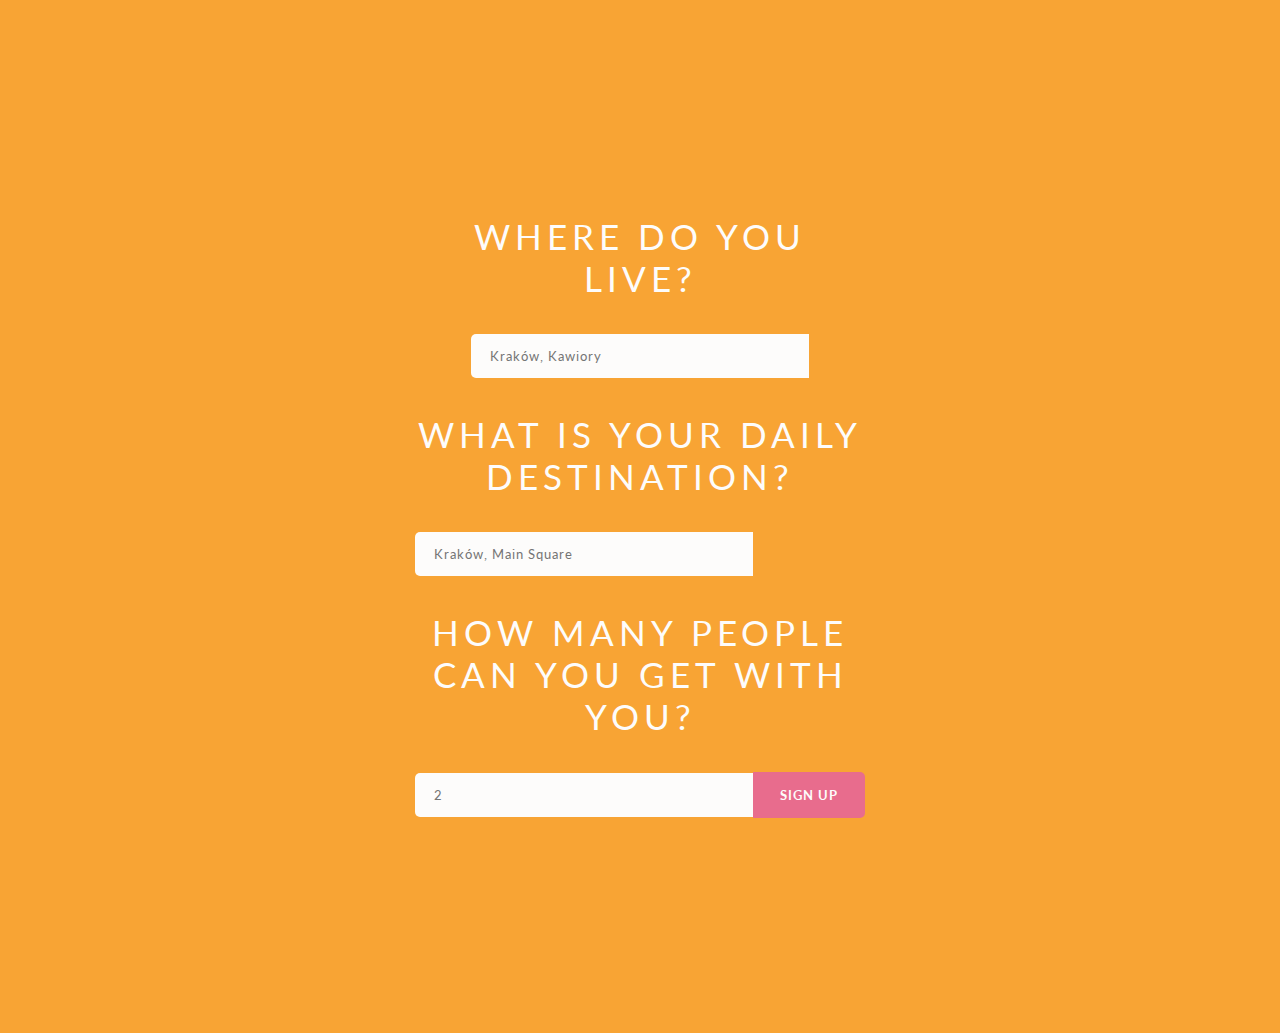
==== driver.html @ e8e10c04 "a" ====
<html>
  <head>
    <meta charset="utf-8">
    <title>Welcome to DriveOn</title>
    <link rel="stylesheet" href="css/style.css">
    <link href='https://fonts.googleapis.com/css?family=Lato:400,700' rel='stylesheet' type='text/css'>
  </head>
  <body>
    <form action="#" method="post" name="sign up for beta form">
      <div class="header">
         <p>Where do you live?</p>
      </div>
        <input type="text" class="button" id="email" name="email" placeholder="Kraków, Kawiory">
      </div>
      <div class="header">
         <p>What is your daily destination?</p>
      </div>
      <div class="input">
        <input type="text" class="button" id="email" name="email" placeholder="Kraków, Main Square">
      </div>
      <div class="header">
         <p>How many people can you get with you?</p>
      </div>
      <div class="input">
        <input type="text" class="button" id="email" name="email" placeholder="2">
        <input type="submit" class="button" id="submit" value="SIGN UP">
      </div>
    </form>
  </body>
</html>
---- css/style.css ----
body {
  background: #F8A434;
  font-family: 'Lato', sans-serif;
  color: #FDFCFB;
  text-align: center;
}


form {
  width: 450px;
  margin: 17% auto;
}


.header {
  font-size: 35px;
  text-transform: uppercase;
  letter-spacing: 5px;
}


.description {
  font-size: 14px;
  letter-spacing: 1px;
  line-height: 1.3em;
  margin: -2px 0 45px;
}


.input {
  display: flex;
  align-items: center;
}


.button {
  height: 44px;
  border: none;
}

  
#email {
  width: 75%;
  background: #FDFCFB;
  font-family: inherit;
  color: #737373;
  letter-spacing: 1px;
  text-indent: 5%;
  border-radius: 5px 0 0 5px;
}


#submit {
  width: 25%;
  height: 46px;
  background: #E86C8D;
  font-family: inherit;
  font-weight: bold;
  color: inherit;
  letter-spacing: 1px;
  border-radius: 0 5px 5px 0;
  cursor: pointer;
  transition: background .3s ease-in-out;
}
  

#submit:hover {
  background: #d45d7d;
}
  

input:focus {
  outline: none;
  outline: 2px solid #E86C8D;
  box-shadow: 0 0 2px #E86C8D;
}
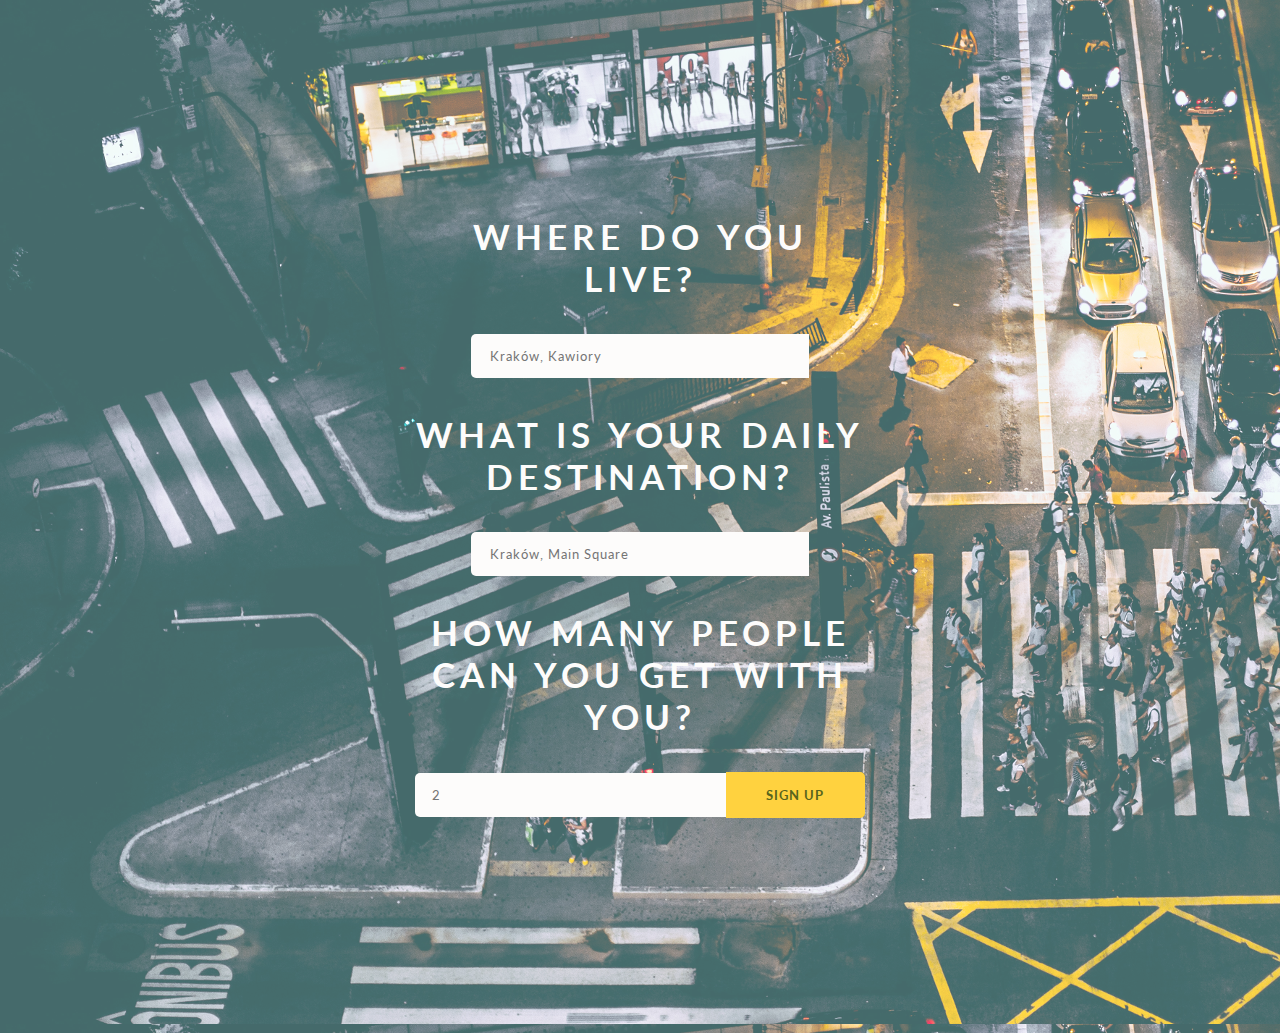
==== commit 8d5737f2: "poprafka" ====
--- a/driver.html
+++ b/driver.html
@@ -15,7 +15,6 @@
       <div class="header">
          <p>What is your daily destination?</p>
       </div>
-      <div class="input">
         <input type="text" class="button" id="email" name="email" placeholder="Kraków, Main Square">
       </div>
       <div class="header">
@@ -27,4 +26,4 @@
       </div>
     </form>
   </body>
-</html>+</html>
--- a/css/style.css
+++ b/css/style.css
@@ -1,6 +1,6 @@
 
 body {
-  background: #F8A434;
+    background-image: url("background.png");
   font-family: 'Lato', sans-serif;
   color: #FDFCFB;
   text-align: center;
@@ -15,8 +15,15 @@
 
 .header {
   font-size: 35px;
+    font-weight: bold;
   text-transform: uppercase;
   letter-spacing: 5px;
+}
+.h1 {
+    font-size: 35px;
+    font-weight: bold;
+    text-transform: uppercase;
+    letter-spacing: 5px;
 }
 
 
@@ -30,16 +37,23 @@
 
 .input {
   display: flex;
-  align-items: center;
+    align-items: center;
 }
 
 
 .button {
   height: 44px;
+  width: 150px;
   border: none;
 }
 
-  
+ul, ul li {
+    display: inline;
+    list-style: none;
+    margin: 20px;
+    padding-left: 10px;
+}
+
 #email {
   width: 75%;
   background: #FDFCFB;
@@ -52,26 +66,25 @@
 
 
 #submit {
-  width: 25%;
+  width: 150px;
   height: 46px;
-  background: #E86C8D;
+  background: #FFD23F;
   font-family: inherit;
   font-weight: bold;
-  color: inherit;
+  color: #58641D;
   letter-spacing: 1px;
   border-radius: 0 5px 5px 0;
   cursor: pointer;
   transition: background .3s ease-in-out;
 }
-  
 
-#submit:hover {
-  background: #d45d7d;
-}
-  
+
+
+
 
 input:focus {
   outline: none;
-  outline: 2px solid #E86C8D;
-  box-shadow: 0 0 2px #E86C8D;
-}+  outline: 2px solid #58641D;
+  box-shadow: 0 0 2px #58641D;
+  color: whitesmoke;
+}
